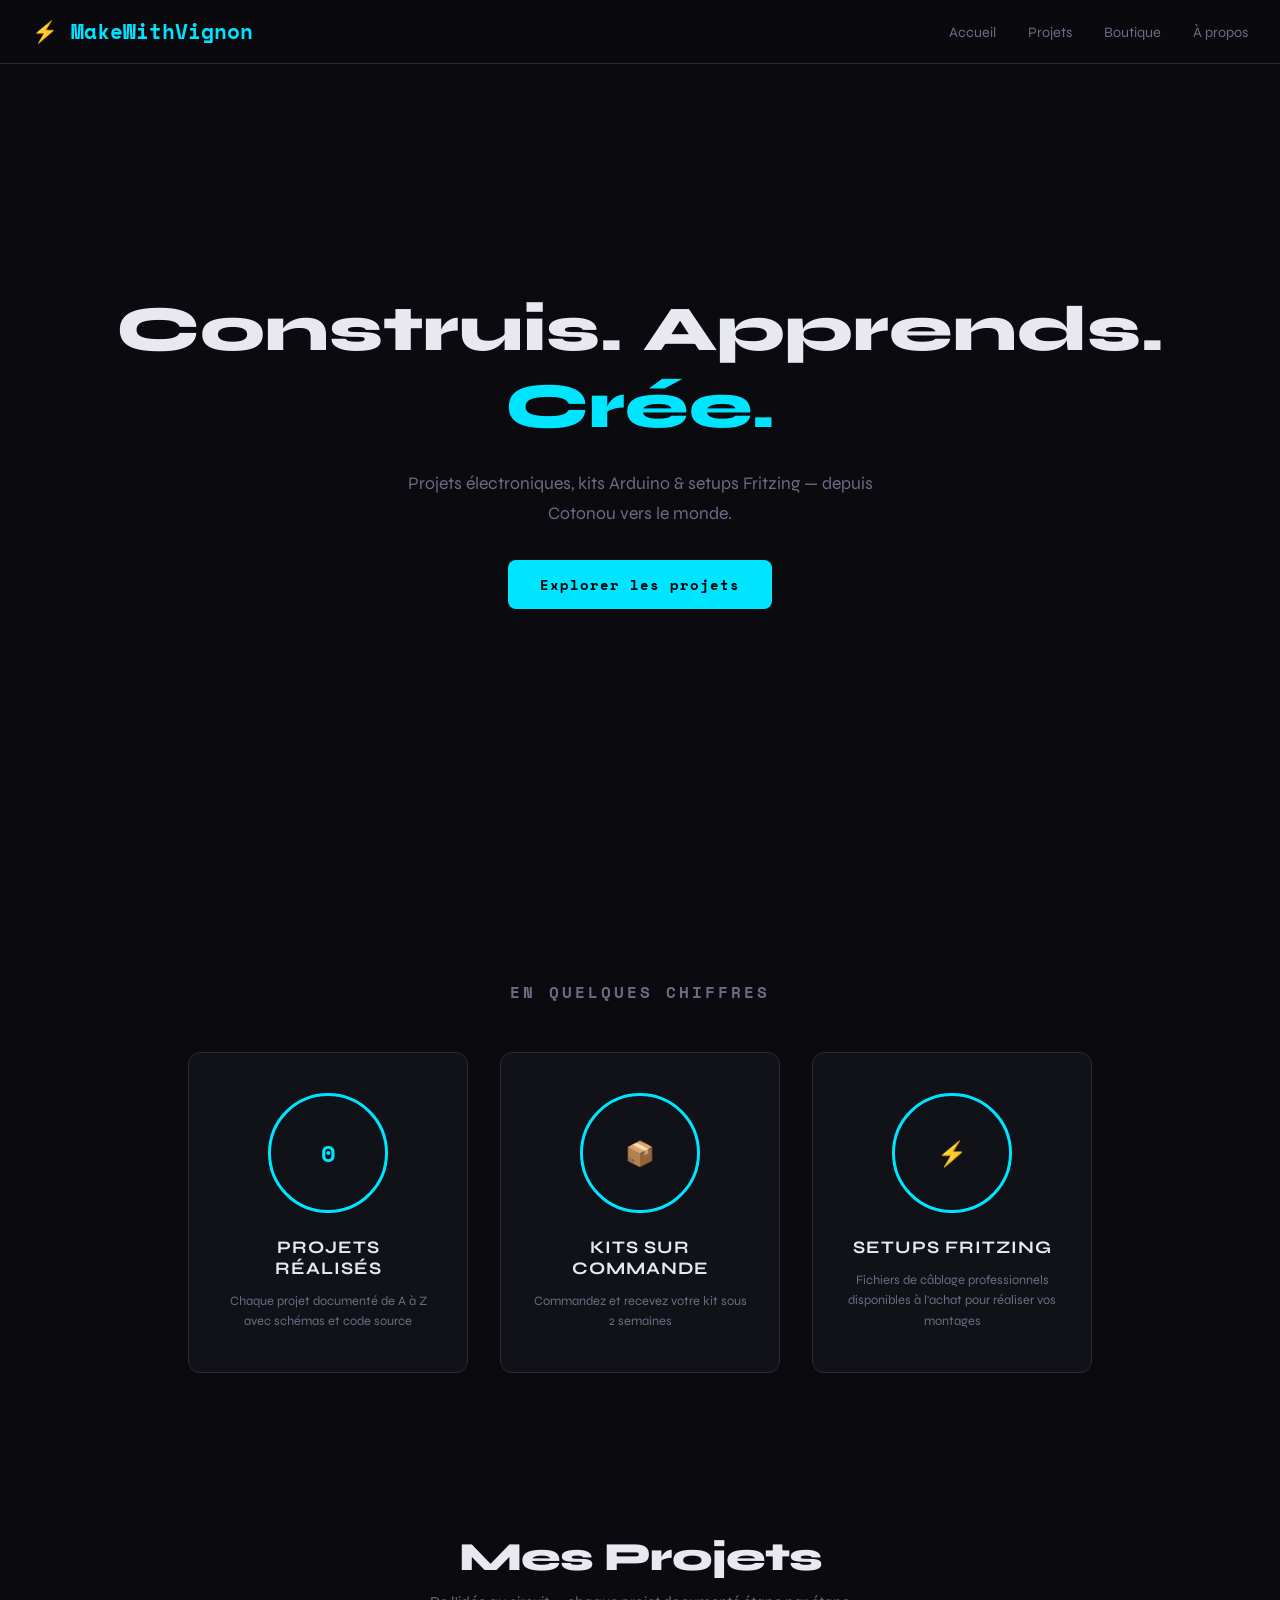
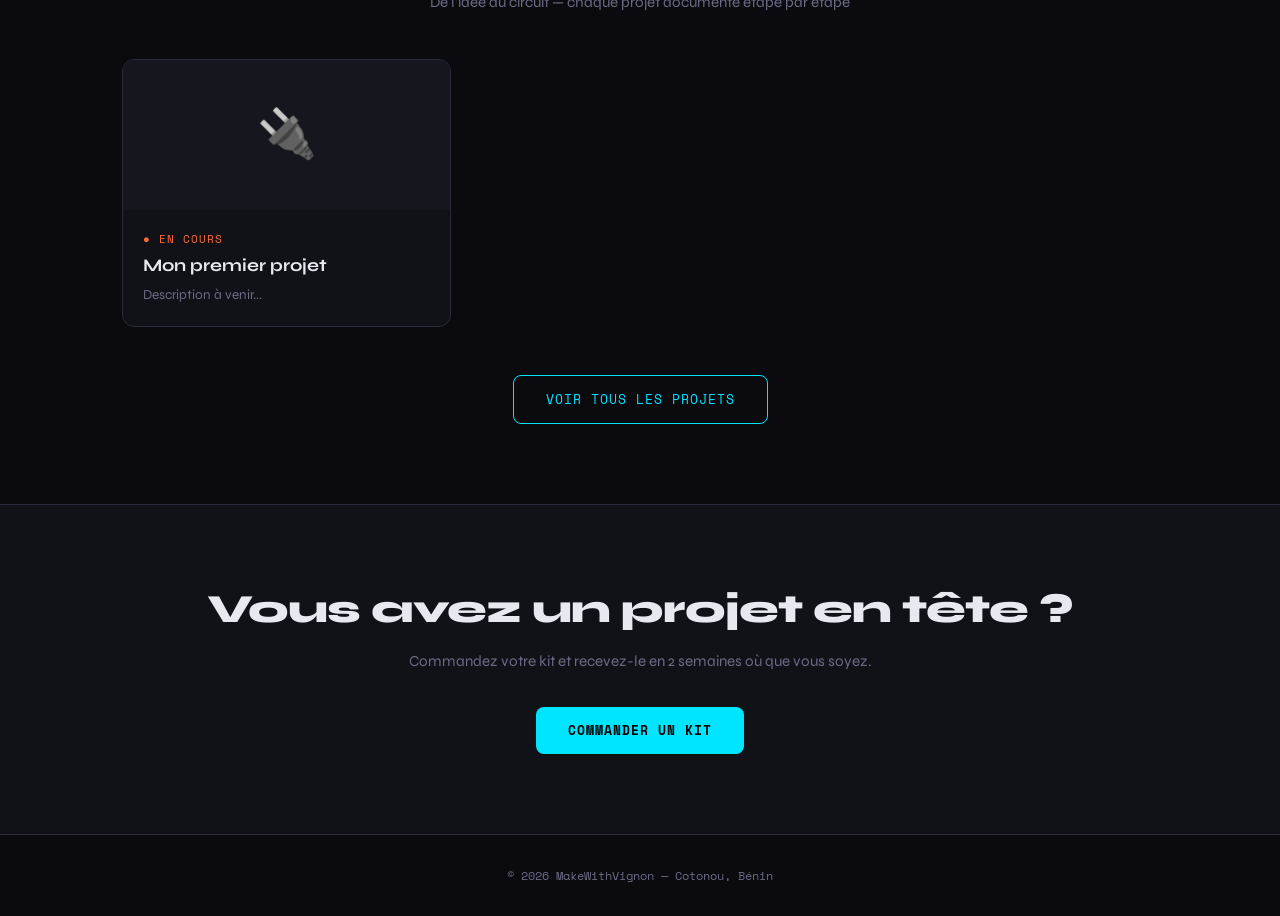
==== index.html @ 95067785 "premier commit - page accueil MakeWithVignon" ====
<!DOCTYPE html>
<html lang="fr">
<head>
    <meta charset="UTF-8">
    <meta name="viewport" content="width=device-width, initial-scale=1.0">
    <title>MakeWithVignon</title>
    <link href="https://fonts.googleapis.com/css2?family=Syne:wght@400;600;800&family=Space+Mono:wght@400;700&display=swap" rel="stylesheet">
    <link rel="stylesheet" href="css/style.css">
</head>
<body>

    <!-- NAVBAR -->
    <nav>
        <div class="logo">⚡ MakeWithVignon</div>
        <ul>
            <li><a href="#">Accueil</a></li>
            <li><a href="#">Projets</a></li>
            <li><a href="#">Boutique</a></li>
            <li><a href="#">À propos</a></li>
        </ul>
    </nav>

    <!-- HERO -->
    <section class="hero">
        <h1>Construis. Apprends. <span>Crée.</span></h1>
        <p>Projets électroniques, kits Arduino & setups Fritzing — depuis Cotonou vers le monde.</p>
        <button>Explorer les projets</button>
    </section>

    <!-- STATS -->
<section class="stats">
    <h2 class="stats-title">En quelques chiffres</h2>
    <div class="stats-grid">
        <div class="stat-card">
    <div class="stat-circle">0</div>
    <div class="stat-main">Projets réalisés</div>
    <div class="stat-sub">Chaque projet documenté de A à Z avec schémas et code source</div>
</div>
<div class="stat-card">
    <div class="stat-circle">📦</div>
    <div class="stat-main">Kits sur commande</div>
    <div class="stat-sub">Commandez et recevez votre kit sous 2 semaines</div>
</div>
<div class="stat-card">
    <div class="stat-circle">⚡</div>
    <div class="stat-main">Setups Fritzing</div>
    <div class="stat-sub">Fichiers de câblage professionnels disponibles à l'achat pour réaliser vos montages</div>
</div>
</section>

<!-- PROJETS -->
<section class="projets">
    <div class="projets-header">
        <h2>Mes Projets</h2>
        <p>De l'idée au circuit — chaque projet documenté étape par étape</p>
    </div>
    <div class="projets-grid">
        <div class="projet-card">
            <div class="projet-thumb">🔌</div>
            <div class="projet-body">
                <div class="projet-statut en-cours">● En cours</div>
                <div class="projet-titre">Mon premier projet</div>
                <div class="projet-desc">Description à venir...</div>
            </div>
        </div>
    </div>
    <div class="projets-footer">
        <button>Voir tous les projets</button>
    </div>
</section>

<!-- CTA -->
<section class="cta">
    <h2>Vous avez un projet en tête ?</h2>
    <p>Commandez votre kit et recevez-le en 2 semaines où que vous soyez.</p>
    <button>Commander un kit</button>
</section>

<!-- FOOTER -->
<footer>
    <p>© 2026 MakeWithVignon — Cotonou, Bénin</p>
</footer>


</body>
</html>
---- css/style.css ----
* {
    margin: 0;
    padding: 0;
    box-sizing: border-box;
}

body {
    background-color: #0a0a0f;
    color: #e8e8f0;
    font-family: 'Syne', sans-serif;
}

/* NAVBAR */
nav {
    display: flex;
    justify-content: space-between;
    align-items: center;
    padding: 1rem 2rem;
    background: rgba(10,10,15,0.95);
    border-bottom: 1px solid #2a2a3a;
    position: fixed;
    width: 100%;
    top: 0;
    z-index: 100;
}

.logo {
    font-size: 1.3rem;
    font-weight: bold;
    color: #00e5ff;
}

nav ul {
    list-style: none;
    display: flex;
    gap: 2rem;
}

nav ul a {
    color: #6b6b85;
    text-decoration: none;
    font-size: 0.9rem;
    transition: color 0.2s;
}

nav ul a:hover {
    color: #00e5ff;
}

/* HERO */
.hero {
    min-height: 100vh;
    display: flex;
    flex-direction: column;
    align-items: center;
    justify-content: center;
    text-align: center;
    padding: 2rem;
}

.hero h1 {
    font-size: 4rem;
    font-weight: 800;
    margin-bottom: 1.5rem;
}

.hero h1 span {
    color: #00e5ff;
}

.hero p {
    font-size: 1.1rem;
    color: #6b6b85;
    max-width: 500px;
    margin-bottom: 2rem;
    line-height: 1.7;
}

.hero button {
    background: #00e5ff;
    color: #000;
    border: none;
    padding: 14px 32px;
    border-radius: 8px;
    font-size: 0.9rem;
    font-weight: 700;
    cursor: pointer;
    transition: all 0.2s;
}

.hero button:hover {
    transform: translateY(-2px);
    box-shadow: 0 8px 24px rgba(0,229,255,0.3);
}

.logo {
    font-family: 'Space Mono', monospace;
}

.hero button {
    font-family: 'Space Mono', monospace;
    letter-spacing: 1px;
}

/* STATS */
.stats {
    padding: 5rem 2rem;
    text-align: center;
}

.stats-title {
    font-size: 1rem;
    text-transform: uppercase;
    letter-spacing: 3px;
    color: #6b6b85;
    margin-bottom: 3rem;
    font-family: 'Space Mono', monospace;
}

.stats-grid {
    display: flex;
    justify-content: center;
    gap: 2rem;
    flex-wrap: wrap;
    max-width: 1000px;
    margin: 0 auto;
}

.stat-card {
    background: #111118;
    border: 1px solid #2a2a3a;
    border-radius: 12px;
    padding: 2.5rem 2rem;
    width: 280px;
    transition: all 0.3s;
}

.stat-card:hover {
    border-color: #00e5ff;
    transform: translateY(-4px);
    box-shadow: 0 0 30px rgba(0,229,255,0.1);
}

.stat-circle {
    width: 120px;
    height: 120px;
    border-radius: 50%;
    border: 3px solid #00e5ff;
    display: flex;
    align-items: center;
    justify-content: center;
    margin: 0 auto 1.5rem;
    font-family: 'Space Mono', monospace;
    font-size: 1.5rem;
    font-weight: 700;
    color: #00e5ff;
}

.stat-main {
    font-size: 1.1rem;
    font-weight: 700;
    margin-bottom: 0.75rem;
    text-transform: uppercase;
    letter-spacing: 1px;
}

.stat-sub {
    font-size: 0.8rem;
    color: #6b6b85;
    line-height: 1.6;
}

/* PROJETS */
.projets {
    padding: 5rem 2rem;
    max-width: 1100px;
    margin: 0 auto;
}

.projets-header {
    text-align: center;
    margin-bottom: 3rem;
}

.projets-header h2 {
    font-size: 2.5rem;
    font-weight: 800;
    letter-spacing: -1px;
    margin-bottom: 0.75rem;
}

.projets-header p {
    color: #6b6b85;
    font-size: 0.95rem;
}

.projets-grid {
    display: grid;
    grid-template-columns: repeat(auto-fill, minmax(300px, 1fr));
    gap: 1.5rem;
}

.projet-card {
    background: #111118;
    border: 1px solid #2a2a3a;
    border-radius: 12px;
    overflow: hidden;
    transition: all 0.3s;
    cursor: pointer;
}

.projet-card:hover {
    border-color: #00e5ff;
    transform: translateY(-4px);
    box-shadow: 0 0 30px rgba(0,229,255,0.1);
}

.projet-thumb {
    height: 150px;
    background: #16161f;
    display: flex;
    align-items: center;
    justify-content: center;
    font-size: 3rem;
}

.projet-body {
    padding: 1.25rem;
}

.projet-statut {
    font-family: 'Space Mono', monospace;
    font-size: 0.7rem;
    text-transform: uppercase;
    letter-spacing: 1px;
    margin-bottom: 0.5rem;
}

.en-cours {
    color: #ff6b35;
}

.termine {
    color: #a8ff3e;
}

.projet-titre {
    font-size: 1.1rem;
    font-weight: 700;
    margin-bottom: 0.5rem;
}

.projet-desc {
    font-size: 0.85rem;
    color: #6b6b85;
    line-height: 1.6;
}

.projets-footer {
    text-align: center;
    margin-top: 3rem;
}

.projets-footer button {
    background: transparent;
    color: #00e5ff;
    border: 1px solid #00e5ff;
    padding: 14px 32px;
    border-radius: 8px;
    font-family: 'Space Mono', monospace;
    font-size: 0.8rem;
    cursor: pointer;
    transition: all 0.2s;
    text-transform: uppercase;
    letter-spacing: 1px;
}

.projets-footer button:hover {
    background: #00e5ff;
    color: #000;
}

/* CTA */
.cta {
    background: #111118;
    border-top: 1px solid #2a2a3a;
    border-bottom: 1px solid #2a2a3a;
    padding: 5rem 2rem;
    text-align: center;
}

.cta h2 {
    font-size: 2.5rem;
    font-weight: 800;
    letter-spacing: -1px;
    margin-bottom: 1rem;
}

.cta p {
    color: #6b6b85;
    font-size: 0.95rem;
    max-width: 500px;
    margin: 0 auto 2rem;
    line-height: 1.7;
}

.cta button {
    background: #00e5ff;
    color: #000;
    border: none;
    padding: 14px 32px;
    border-radius: 8px;
    font-family: 'Space Mono', monospace;
    font-size: 0.8rem;
    font-weight: 700;
    cursor: pointer;
    text-transform: uppercase;
    letter-spacing: 1px;
    transition: all 0.2s;
}

.cta button:hover {
    transform: translateY(-2px);
    box-shadow: 0 8px 24px rgba(0,229,255,0.3);
}

/* FOOTER */
footer {
    padding: 2rem;
    text-align: center;
    color: #6b6b85;
    font-family: 'Space Mono', monospace;
    font-size: 0.75rem;
}

.cta-buttons {
    display: flex;
    gap: 1rem;
    justify-content: center;
    flex-wrap: wrap;
}

.btn-outline {
    background: transparent;
    color: #00e5ff;
    border: 1px solid #00e5ff;
    padding: 14px 32px;
    border-radius: 8px;
    font-family: 'Space Mono', monospace;
    font-size: 0.8rem;
    cursor: pointer;
    text-transform: uppercase;
    letter-spacing: 1px;
    transition: all 0.2s;
}

.btn-outline:hover {
    background: #00e5ff;
    color: #000;
}
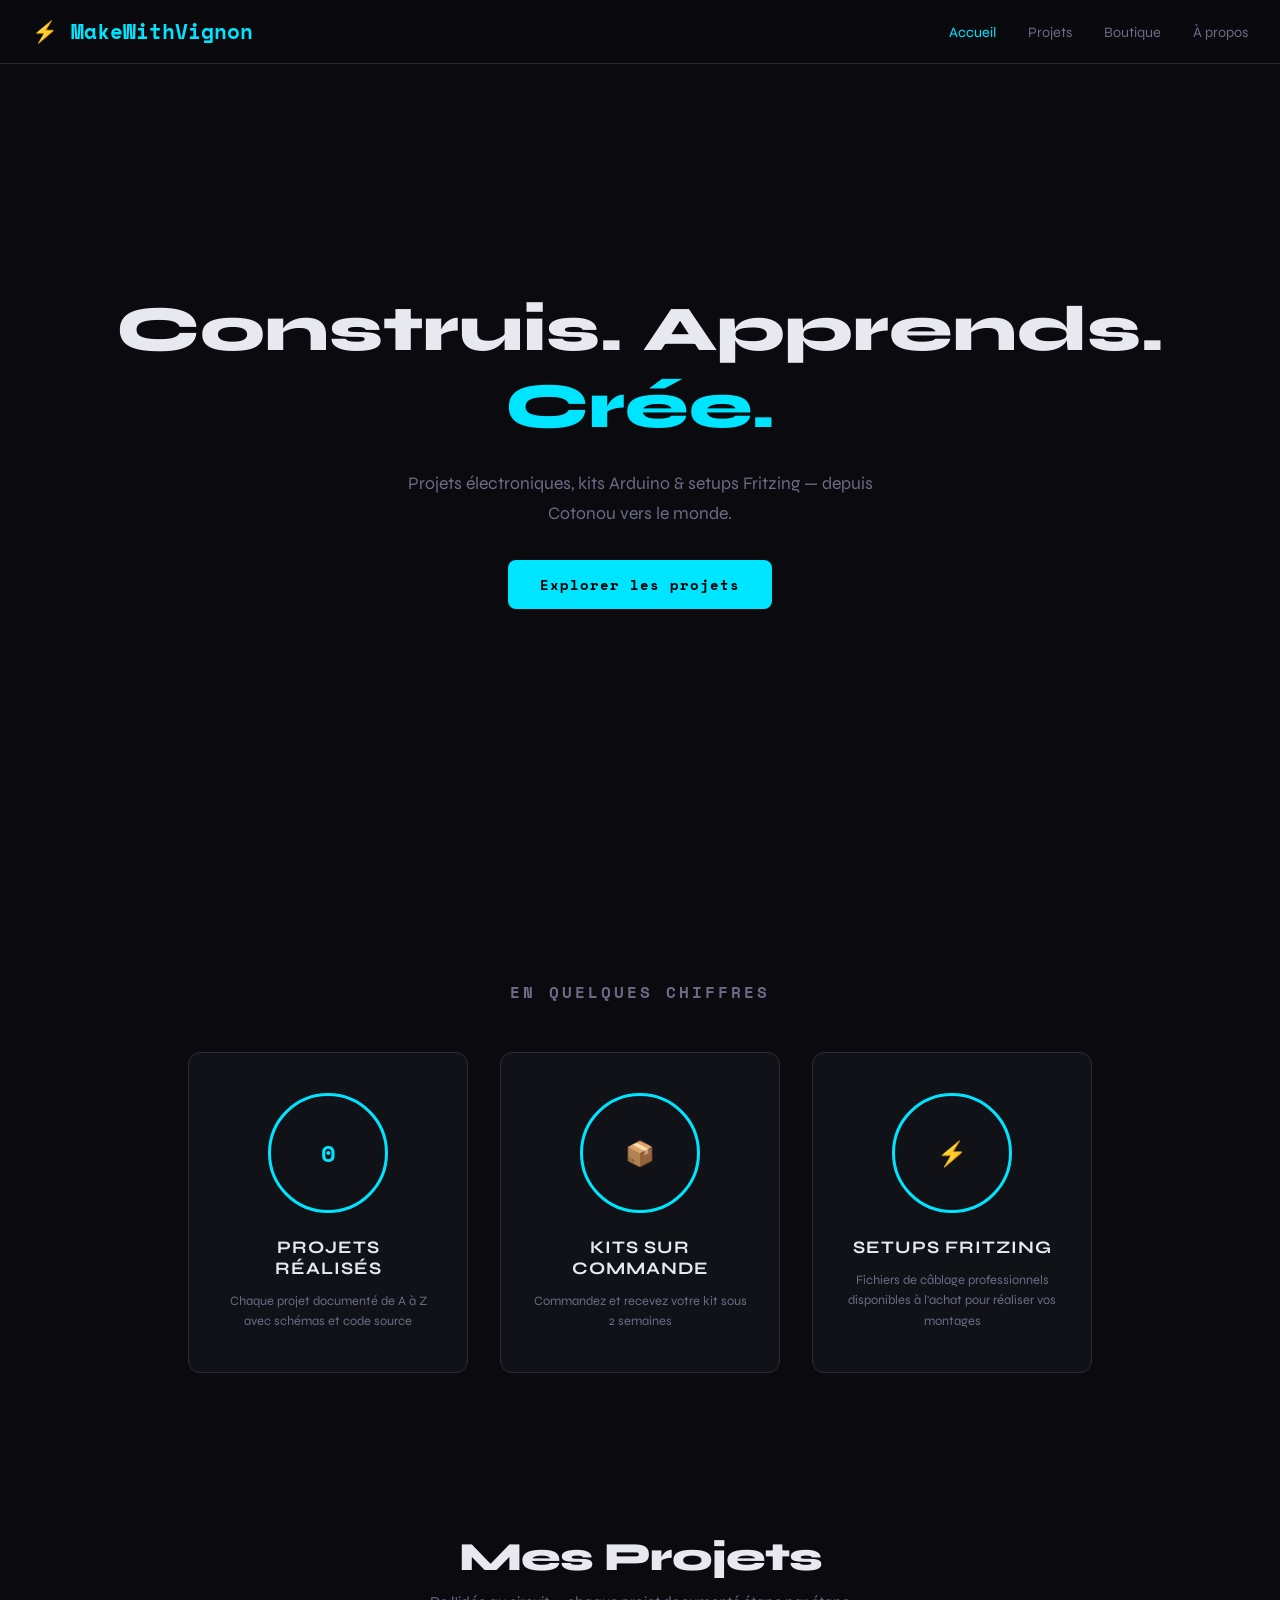
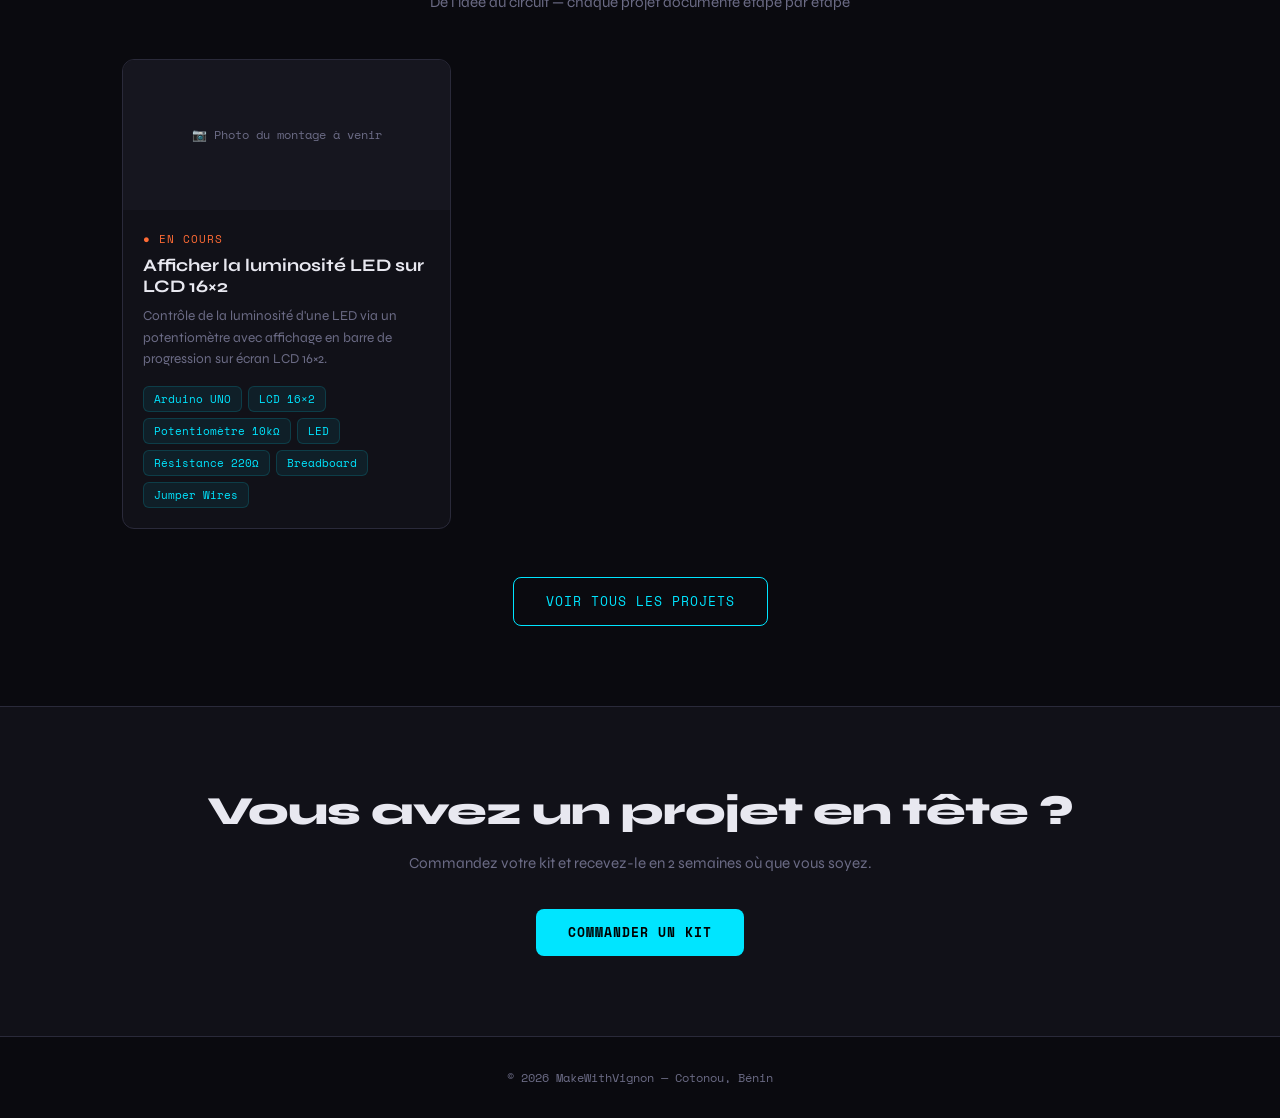
==== commit 56d6498a: "ajout page projets" ====
--- a/index.html
+++ b/index.html
@@ -10,15 +10,15 @@
 <body>
 
     <!-- NAVBAR -->
-    <nav>
-        <div class="logo">⚡ MakeWithVignon</div>
-        <ul>
-            <li><a href="#">Accueil</a></li>
-            <li><a href="#">Projets</a></li>
-            <li><a href="#">Boutique</a></li>
-            <li><a href="#">À propos</a></li>
-        </ul>
-    </nav>
+<nav>
+    <div class="logo">⚡ MakeWithVignon</div>
+    <ul>
+        <li><a href="index.html" class="active">Accueil</a></li>
+        <li><a href="projects.html">Projets</a></li>
+        <li><a href="shop.html">Boutique</a></li>
+        <li><a href="about.html">À propos</a></li>
+    </ul>
+</nav>
 
     <!-- HERO -->
     <section class="hero">
@@ -56,19 +56,29 @@
     </div>
     <div class="projets-grid">
         <div class="projet-card">
-            <div class="projet-thumb">🔌</div>
+            <div class="projet-thumb">
+                <div class="projet-placeholder">📷 Photo du montage à venir</div>
+            </div>
             <div class="projet-body">
                 <div class="projet-statut en-cours">● En cours</div>
-                <div class="projet-titre">Mon premier projet</div>
-                <div class="projet-desc">Description à venir...</div>
+                <div class="projet-titre">Afficher la luminosité LED sur LCD 16×2</div>
+                <div class="projet-desc">Contrôle de la luminosité d'une LED via un potentiomètre avec affichage en barre de progression sur écran LCD 16×2.</div>
+                <div class="projet-composants">
+                    <span class="composant">Arduino UNO</span>
+                    <span class="composant">LCD 16×2</span>
+                    <span class="composant">Potentiomètre 10kΩ</span>
+                    <span class="composant">LED</span>
+                    <span class="composant">Résistance 220Ω</span>
+                    <span class="composant">Breadboard</span>
+                    <span class="composant">Jumper Wires</span>
+                </div>
             </div>
         </div>
     </div>
     <div class="projets-footer">
-        <button>Voir tous les projets</button>
+        <a href="projects.html"><button>Voir tous les projets</button></a>
     </div>
 </section>
-
 <!-- CTA -->
 <section class="cta">
     <h2>Vous avez un projet en tête ?</h2>
--- a/css/style.css
+++ b/css/style.css
@@ -357,4 +357,64 @@
 .btn-outline:hover {
     background: #00e5ff;
     color: #000;
+}
+
+/* PAGE HEADER */
+.page-header {
+    padding: 8rem 2rem 3rem;
+    text-align: center;
+    border-bottom: 1px solid #2a2a3a;
+}
+
+.page-header h1 {
+    font-size: 3.5rem;
+    font-weight: 800;
+    letter-spacing: -1px;
+    margin-bottom: 1rem;
+}
+
+.page-header h1 span {
+    color: #00e5ff;
+}
+
+.page-header p {
+    color: #6b6b85;
+    font-size: 0.95rem;
+}
+
+/* PROJETS PAGE */
+.projets-page {
+    max-width: 1100px;
+    margin: 0 auto;
+    padding: 3rem 2rem;
+}
+
+/* NAVBAR ACTIVE */
+nav ul a.active {
+    color: #00e5ff;
+}
+
+/* COMPOSANTS */
+.projet-composants {
+    display: flex;
+    flex-wrap: wrap;
+    gap: 6px;
+    margin-top: 1rem;
+}
+
+.composant {
+    background: rgba(0,229,255,0.07);
+    border: 1px solid rgba(0,229,255,0.15);
+    border-radius: 6px;
+    padding: 4px 10px;
+    font-family: 'Space Mono', monospace;
+    font-size: 0.68rem;
+    color: #00e5ff;
+}
+
+.projet-placeholder {
+    font-family: 'Space Mono', monospace;
+    font-size: 0.75rem;
+    color: #6b6b85;
+    text-align: center;
 }
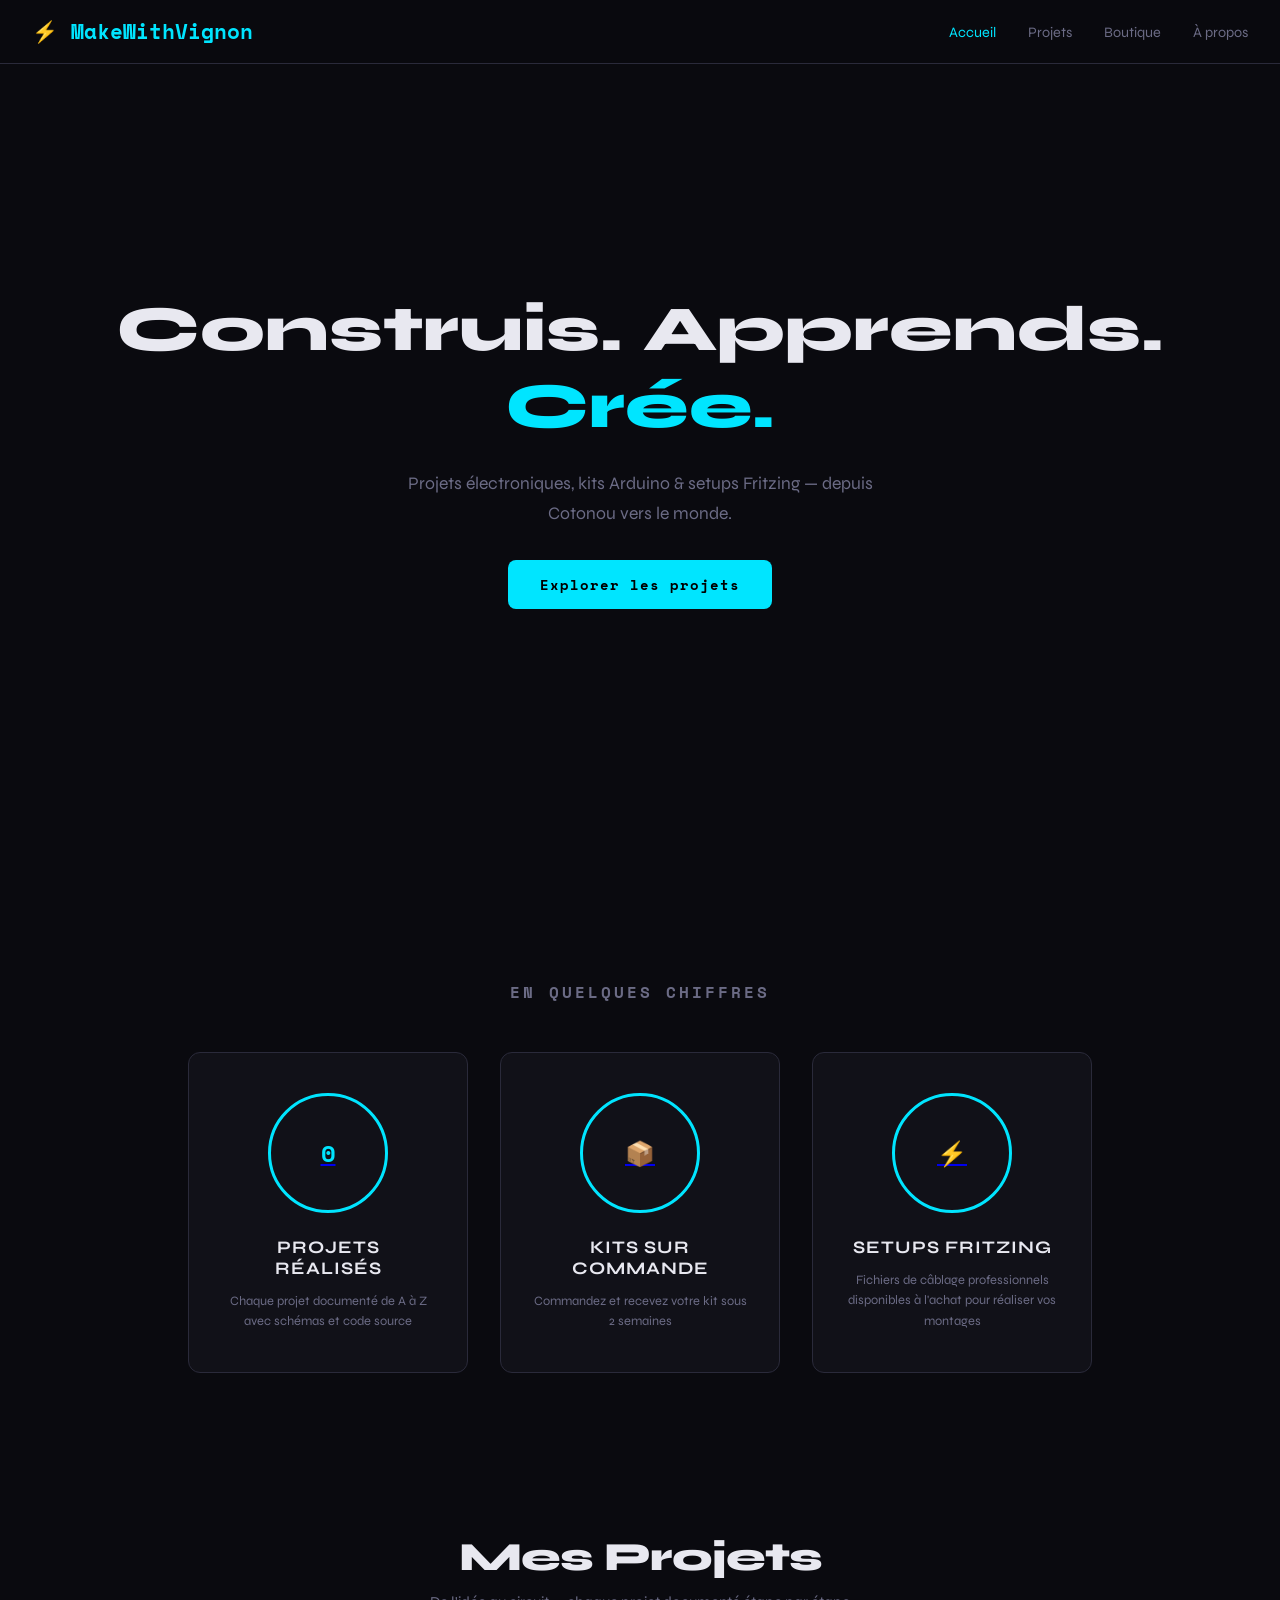
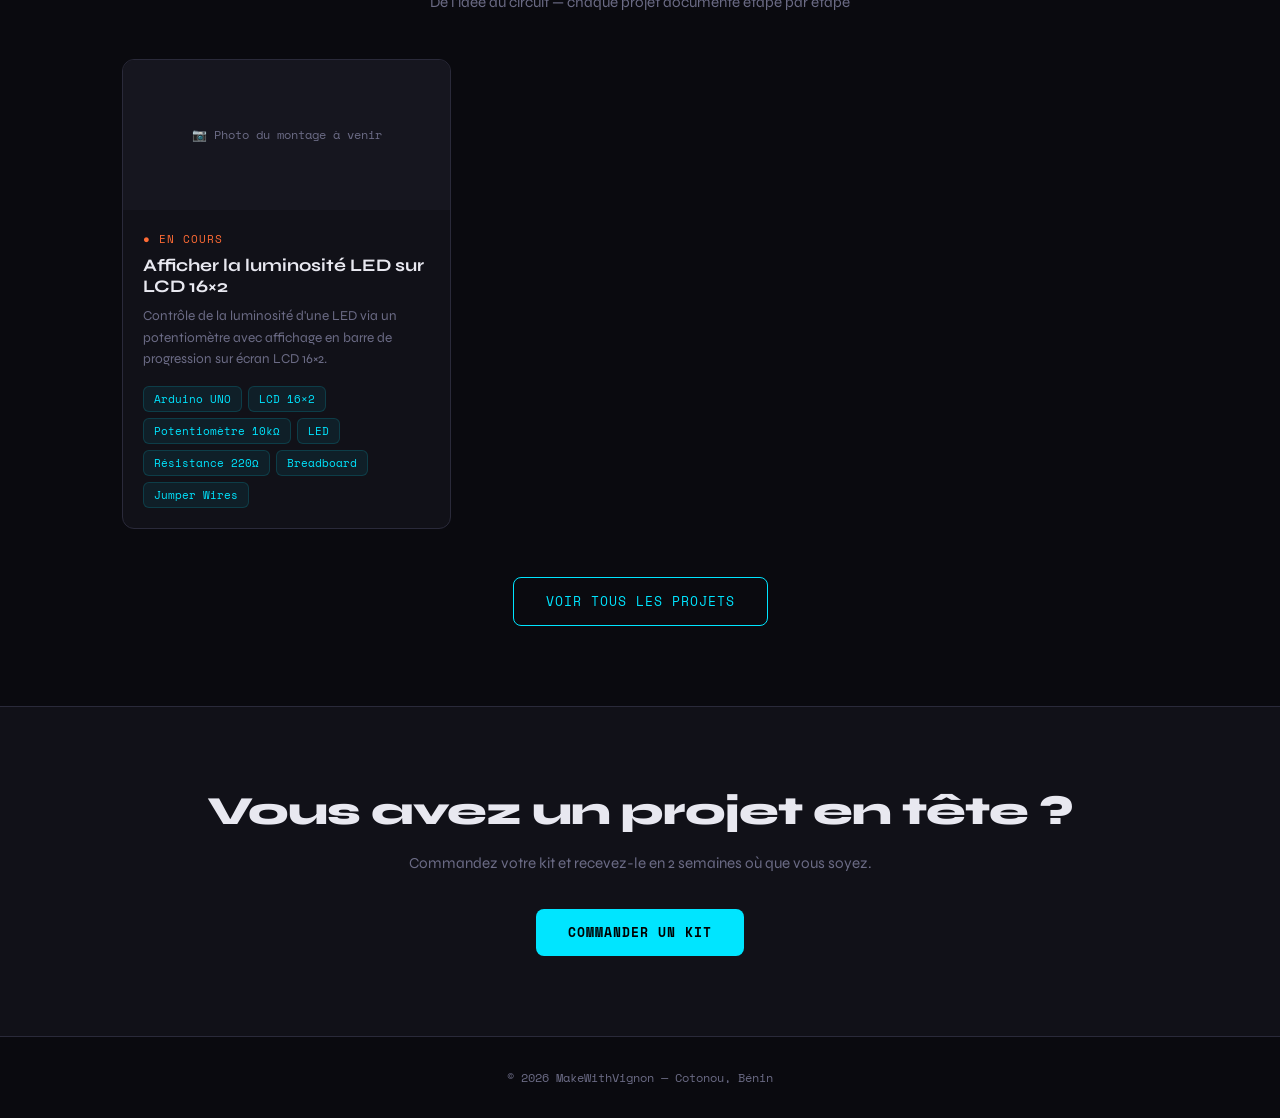
==== commit 1e9080a9: "Ajout des pages shop, about, contact" ====
--- a/index.html
+++ b/index.html
@@ -24,7 +24,7 @@
     <section class="hero">
         <h1>Construis. Apprends. <span>Crée.</span></h1>
         <p>Projets électroniques, kits Arduino & setups Fritzing — depuis Cotonou vers le monde.</p>
-        <button>Explorer les projets</button>
+        <a href="projects.html"><button>Explorer les projets</button></a>
     </section>
 
     <!-- STATS -->
@@ -32,20 +32,29 @@
     <h2 class="stats-title">En quelques chiffres</h2>
     <div class="stats-grid">
         <div class="stat-card">
+  <a href="projects.html">
     <div class="stat-circle">0</div>
-    <div class="stat-main">Projets réalisés</div>
-    <div class="stat-sub">Chaque projet documenté de A à Z avec schémas et code source</div>
+  </a>
+  <div class="stat-main">Projets réalisés</div>
+  <div class="stat-sub">Chaque projet documenté de A à Z avec schémas et code source</div>
 </div>
+
 <div class="stat-card">
+  <a href="shop.html">
     <div class="stat-circle">📦</div>
-    <div class="stat-main">Kits sur commande</div>
-    <div class="stat-sub">Commandez et recevez votre kit sous 2 semaines</div>
+  </a>
+  <div class="stat-main">Kits sur commande</div>
+  <div class="stat-sub">Commandez et recevez votre kit sous 2 semaines</div>
 </div>
+
 <div class="stat-card">
+  <a href="shop.html">
     <div class="stat-circle">⚡</div>
-    <div class="stat-main">Setups Fritzing</div>
-    <div class="stat-sub">Fichiers de câblage professionnels disponibles à l'achat pour réaliser vos montages</div>
+  </a>
+  <div class="stat-main">Setups Fritzing</div>
+  <div class="stat-sub">Fichiers de câblage professionnels disponibles à l'achat pour réaliser vos montages</div>
 </div>
+    </div>
 </section>
 
 <!-- PROJETS -->
@@ -83,7 +92,7 @@
 <section class="cta">
     <h2>Vous avez un projet en tête ?</h2>
     <p>Commandez votre kit et recevez-le en 2 semaines où que vous soyez.</p>
-    <button>Commander un kit</button>
+    <a href="shop.html"><button>Commander un kit</button></a>
 </section>
 
 <!-- FOOTER -->
--- a/css/style.css
+++ b/css/style.css
@@ -417,4 +417,311 @@
     font-size: 0.75rem;
     color: #6b6b85;
     text-align: center;
-}+}
+
+/* SHOP */
+.shop-page {
+    max-width: 1100px;
+    margin: 0 auto;
+    padding: 3rem 2rem;
+}
+
+.shop-grid {
+    display: grid;
+    grid-template-columns: repeat(auto-fill, minmax(300px, 1fr));
+    gap: 1.5rem;
+}
+
+.kit-card {
+    background: #111118;
+    border: 1px solid #2a2a3a;
+    border-radius: 12px;
+    overflow: hidden;
+    transition: all 0.3s;
+}
+
+.kit-card:hover {
+    border-color: #ff6b35;
+    transform: translateY(-4px);
+    box-shadow: 0 0 30px rgba(255,107,53,0.1);
+}
+
+.kit-thumb {
+    height: 180px;
+    background: #16161f;
+    display: flex;
+    align-items: center;
+    justify-content: center;
+}
+
+.kit-body {
+    padding: 1.25rem;
+}
+
+.kit-nom {
+    font-size: 1rem;
+    font-weight: 700;
+    margin-bottom: 0.5rem;
+}
+
+.kit-desc {
+    font-size: 0.82rem;
+    color: #6b6b85;
+    line-height: 1.6;
+    margin-bottom: 1rem;
+}
+
+.kit-composants {
+    display: flex;
+    flex-wrap: wrap;
+    gap: 6px;
+    margin-bottom: 1.25rem;
+}
+
+.kit-footer {
+    display: flex;
+    align-items: center;
+    justify-content: space-between;
+}
+
+.kit-prix {
+    font-family: 'Space Mono', monospace;
+    font-size: 1.1rem;
+    color: #a8ff3e;
+    font-weight: 700;
+}
+
+.btn-commander {
+    background: #ff6b35;
+    color: #fff;
+    border: none;
+    padding: 10px 20px;
+    border-radius: 6px;
+    font-family: 'Space Mono', monospace;
+    font-size: 0.7rem;
+    font-weight: 700;
+    cursor: pointer;
+    text-transform: uppercase;
+    letter-spacing: 1px;
+    transition: all 0.2s;
+}
+
+.btn-commander:hover {
+    transform: scale(1.05);
+    background: #ff8a5c;
+}
+
+/* SHOP SECTION TITLE */
+.shop-section-title {
+    font-size: 1.1rem;
+    font-weight: 700;
+    margin-bottom: 1.5rem;
+    padding-bottom: 0.75rem;
+    border-bottom: 1px solid #2a2a3a;
+}
+
+/* WHATSAPP */
+.whatsapp-btn {
+    text-align: center;
+    padding: 2rem;
+}
+
+.whatsapp-btn a {
+    display: inline-block;
+    background: #25D366;
+    color: #fff;
+    text-decoration: none;
+    padding: 14px 32px;
+    border-radius: 8px;
+    font-family: 'Space Mono', monospace;
+    font-size: 0.8rem;
+    font-weight: 700;
+    transition: all 0.2s;
+}
+
+.whatsapp-btn a:hover {
+    transform: translateY(-2px);
+    box-shadow: 0 8px 24px rgba(37,211,102,0.3);
+}
+
+/* MODAL */
+.modal-overlay {
+    display: none;
+    position: fixed;
+    inset: 0;
+    background: rgba(0,0,0,0.85);
+    backdrop-filter: blur(8px);
+    z-index: 1000;
+    align-items: center;
+    justify-content: center;
+    padding: 2rem;
+}
+
+.modal {
+    background: #16161f;
+    border: 1px solid #2a2a3a;
+    border-radius: 16px;
+    max-width: 500px;
+    width: 100%;
+    max-height: 85vh;
+    overflow-y: auto;
+}
+
+.modal-header {
+    padding: 1.5rem 1.5rem 1rem;
+    border-bottom: 1px solid #2a2a3a;
+    display: flex;
+    align-items: center;
+    justify-content: space-between;
+}
+
+.modal-header h3 {
+    font-size: 1.1rem;
+    font-weight: 700;
+}
+
+.modal-close {
+    background: #2a2a3a;
+    border: none;
+    color: #fff;
+    width: 32px;
+    height: 32px;
+    border-radius: 6px;
+    cursor: pointer;
+    font-size: 0.9rem;
+    transition: background 0.2s;
+}
+
+.modal-close:hover { background: #ff6b35; }
+
+.modal-body {
+    padding: 1.5rem;
+    display: flex;
+    flex-direction: column;
+    gap: 1rem;
+}
+
+.field {
+    display: flex;
+    flex-direction: column;
+    gap: 6px;
+}
+
+.field label {
+    font-family: 'Space Mono', monospace;
+    font-size: 0.68rem;
+    color: #00e5ff;
+    text-transform: uppercase;
+    letter-spacing: 1px;
+}
+
+.field input {
+    background: #111118;
+    border: 1px solid #2a2a3a;
+    border-radius: 8px;
+    padding: 10px 14px;
+    color: #e8e8f0;
+    font-family: 'Syne', sans-serif;
+    font-size: 0.9rem;
+    outline: none;
+    transition: border-color 0.2s;
+}
+
+.field input:focus {
+    border-color: #00e5ff;
+}
+
+.btn-payer {
+    background: #00e5ff;
+    color: #000;
+    border: none;
+    padding: 14px;
+    border-radius: 8px;
+    font-family: 'Space Mono', monospace;
+    font-size: 0.8rem;
+    font-weight: 700;
+    cursor: pointer;
+    text-transform: uppercase;
+    letter-spacing: 1px;
+    width: 100%;
+    transition: all 0.2s;
+    text-decoration: none;
+    display: block;
+    text-align: center;
+}
+
+.btn-payer:hover {
+    transform: translateY(-2px);
+    box-shadow: 0 8px 24px rgba(0,229,255,0.25);
+}
+
+/* CONFIRMATION */
+.confirmation-text {
+    font-size: 0.88rem;
+    color: #6b6b85;
+    line-height: 1.6;
+}
+
+.paiement-instructions {
+    background: #111118;
+    border: 1px solid #2a2a3a;
+    border-radius: 10px;
+    padding: 1.25rem;
+    display: flex;
+    flex-direction: column;
+    gap: 1rem;
+}
+
+.paiement-option {
+    padding-bottom: 1rem;
+    border-bottom: 1px solid #2a2a3a;
+}
+
+.paiement-option:last-of-type {
+    border-bottom: none;
+    padding-bottom: 0;
+}
+
+.paiement-titre {
+    font-weight: 700;
+    font-size: 0.9rem;
+    margin-bottom: 0.25rem;
+}
+
+.paiement-code {
+    font-family: 'Space Mono', monospace;
+    font-size: 1.1rem;
+    color: #00e5ff;
+    font-weight: 700;
+}
+
+.paiement-detail {
+    font-size: 0.78rem;
+    color: #6b6b85;
+    margin-top: 0.25rem;
+}
+
+.paiement-numero {
+    font-family: 'Space Mono', monospace;
+    font-size: 0.8rem;
+    color: #6b6b85;
+    text-align: center;
+    padding-top: 0.5rem;
+}
+
+.paiement-numero span {
+    color: #a8ff3e;
+    font-weight: 700;
+}
+
+/*.stat-circle a,
+a .stat-circle {
+  text-decoration: none;
+  transition: transform 0.2s;
+  display: block;
+}
+
+a .stat-circle:hover {
+  transform: scale(1.1);
+  cursor: pointer;
+}*/
